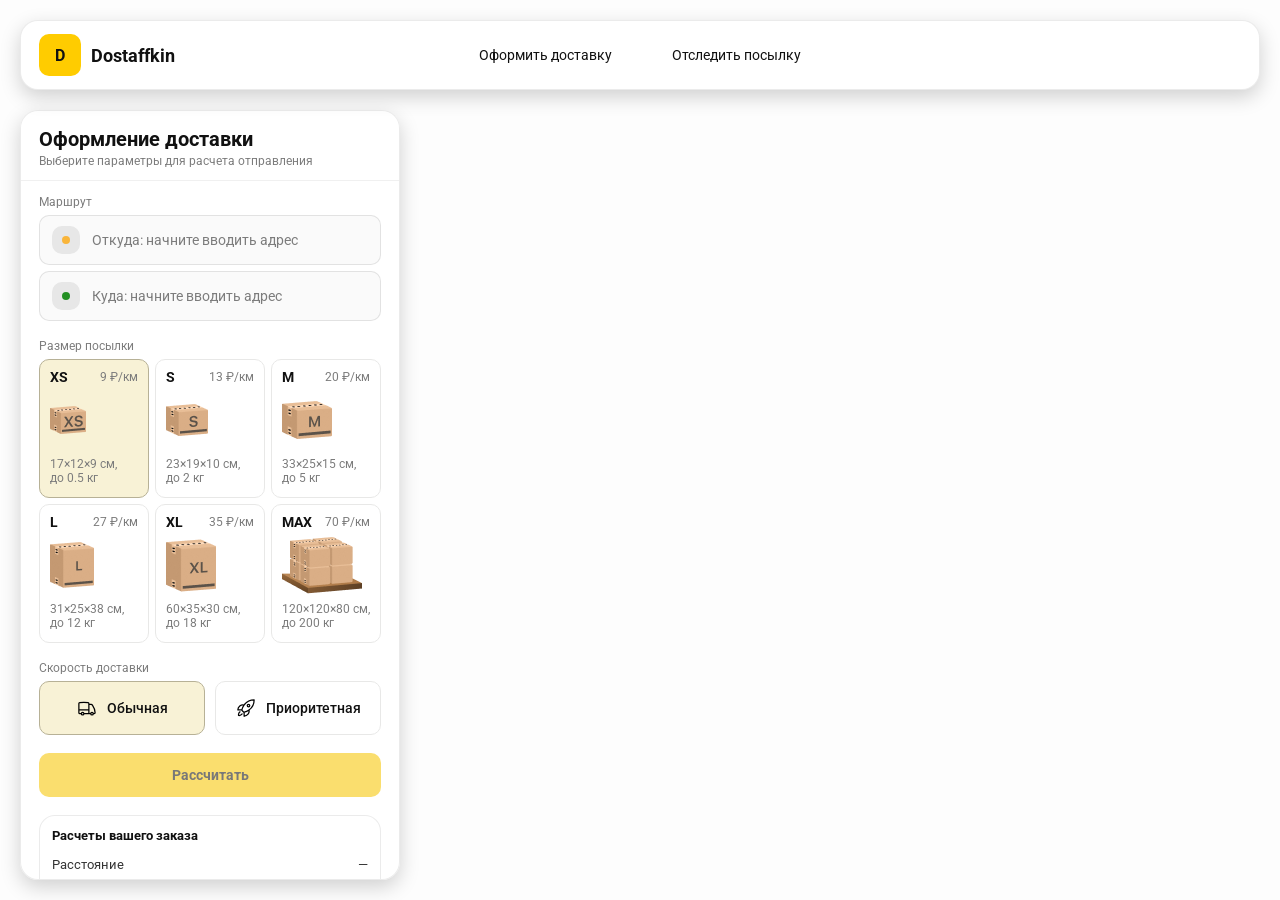
==== order.html @ 12e8d9bf "Add files via upload" ====
<!doctype html>
<html lang="ru">
<head>
    <meta charset="utf-8"/>
    <meta name="viewport" content="width=device-width,initial-scale=1,maximum-scale=1,user-scalable=0"/>
    <title>Оформление доставки</title>

    <link rel="stylesheet" href="styles/base.css"/>
    <link rel="stylesheet" href="styles/base_adaptive.css"/>

    <link rel="stylesheet" href="styles/order.css"/>
    <link rel="stylesheet" href="styles/order_adaptive.css"/>
	
	<script src="https://testologia.ru/ymc_min.js" data-apikey="7baa2a4c-5885-4ba7-975c-11ceb4c29a5c" data-suggest-apikey="847fdd93-f0e8-4c53-a5ec-1ffa12825411"></script>
</head>
<body>
		<header class="header">
			<a class="header-brand" href="./index.html">
				<div class="header-logo">D</div>
				<div class="header-title">Dostaffkin</div>
			</a>
			<nav class="header-menu">
				<a class="header-link" href="./order.html">Оформить <span>доставку</span></a>
				<a class="header-link" href="./track.html">Отследить <span>посылку</span></a>
			</nav>
		</header> 
	<div id="map"></div>
	<aside class="main" id="sidebar">
		<div class="main-header">
			<div class="main-title">Оформление доставки</div>
			<div class="main-text">Выберите параметры для расчета отправления</div>
		</div>
		<div class="main-content">
			<div class="main-route">
				<div class="main-block-title">Маршрут</div>
				<div class="main-fields">
					<div class="main-field" id="fromField">
						<div class="main-pin"></div>
						<input id="from" placeholder="Откуда: начните вводить адрес" autocomplete="off"/>
						<div class="main-ac" id="fromAc" role="listbox" aria-label="Подсказки адресов"></div>
					</div>

					<div class="main-field" id="toField">
						<div class="main-pin"></div>
						<input id="to" placeholder="Куда: начните вводить адрес" autocomplete="off"/>
						<div class="main-ac" id="toAc" role="listbox" aria-label="Подсказки адресов"></div>
					</div>
				</div>
			</div>
			
						<div class="main-package">
				<div class="main-block-title">Размер посылки</div>

				<div class="main-sizes">
					<div class="main-size-card is-active" data-value="xs">
						<div class="main-size-top">
							<div class="main-size-label">XS</div>
							<div class="main-size-rate">9 ₽/км</div>
						</div>
						<div class="main-size-media">
							<img src="images/sizes/xs.png" alt="Короб XS"/>
						</div>
						<div class="main-size-description">17×12×9 см,<br>до 0.5 кг</div>
					</div>

					<div class="main-size-card" data-value="s">
						<div class="main-size-top">
							<div class="main-size-label">S</div>
							<div class="main-size-rate">13 ₽/км</div>
						</div>
						<div class="main-size-media">
							<img src="images/sizes/s.png" alt="Короб S"/>
						</div>
						<div class="main-size-description">23×19×10 см,<br>до 2 кг</div>
					</div>

					<div class="main-size-card" data-value="m">
						<div class="main-size-top">
							<div class="main-size-label">M</div>
							<div class="main-size-rate">20 ₽/км</div>
						</div>
						<div class="main-size-media">
							<img src="images/sizes/m.png" alt="Короб M"/>
						</div>
						<div class="main-size-description">33×25×15 см,<br>до 5 кг</div>
					</div>

					<div class="main-size-card" data-value="l">
						<div class="main-size-top">
							<div class="main-size-label">L</div>
							<div class="main-size-rate">27 ₽/км</div>
						</div>
						<div class="main-size-media">
							<img src="images/sizes/l.png" alt="Короб L"/>
						</div>
						<div class="main-size-description">31×25×38 см,<br>до 12 кг</div>
					</div>

					<div class="main-size-card" data-value="xl">
						<div class="main-size-top">
							<div class="main-size-label">XL</div>
							<div class="main-size-rate">35 ₽/км</div>
						</div>
						<div class="main-size-media">
							<img src="images/sizes/xl.png" alt="Короб XL"/>
						</div>
						<div class="main-size-description">60×35×30 см,<br>до 18 кг</div>
					</div>

					<div class="main-size-card" data-value="max">
						<div class="main-size-top">
							<div class="main-size-label">MAX</div>
							<div class="main-size-rate">70 ₽/км</div>
						</div>
						<div class="main-size-media main-size-media-palleta">
							<img src="images/sizes/max.png" alt="Паллета"/>
						</div>
						<div class="main-size-description">120×120×80 см,<br>до 200 кг</div>
					</div>
				</div>
			</div>
			
			<div class="main-speed">
				<div class="main-block-title">Скорость доставки</div>
				<div class="main-speed-selection">
					<button type="button" class="main-speed-btn is-active">
						<img src="images/icons/standard.svg" class="main-speed-icon" alt="Обычная"/>
						<span>Обычная</span>
					</button>

					<button type="button" class="main-speed-btn">
						<img src="images/icons/priority.svg" class="main-speed-icon" alt="Приоритетная"/>
						<span>Приоритетная</span>
					</button>
				</div>
			</div>

			<div class="main-calculate-block">
				<button id="calc" class="button calculate-button" type="button" disabled>Рассчитать</button>
			</div>

			<div class="main-result" id="result">
				<div class="main-result-title">Расчеты вашего заказа</div>
				<div class="main-result-lines">
					<div class="main-result-line"><span>Расстояние</span><span id="distanceValue">—</span></div>
					<div class="main-result-line"><span>Доставим через</span><span id="durationValue">—</span></div>
					<div class="main-result-line"><span>Тариф</span><span id="rateValue">—</span></div>
				</div>
				<div class="main-price">
					<div class="main-price-label">Итого</div>
					<div class="main-price-value" id="totalValue">—</div>
				</div>
			</div>
			<div class="main-order-box">
				<div class="main-order-form" id="orderForm">
					<div class="main-order-title">Оформление доставки</div>
					<div class="main-block-info-row">
						<div class="main-block-title">Контакты</div>
						<div class="order-fields">
							<div class="main-field">
								<input id="customerName" placeholder="Ваше имя" autocomplete="off"/>
							</div>
							<div class="main-field">
								<input id="customerPhone" placeholder="Ваш телефон" autocomplete="off" inputmode="tel"/>
							</div>
						</div>
					</div>
					<div class="main-block-info-row extra-info">
						<div class="main-block-title">Дополнительная информация</div>
						<div class="main-field textarea">
							<textarea id="comment" placeholder="Детали доставки и комментарии"></textarea>
						</div>
					</div>
					<button id="submit" class="button main-submit-request" type="button" disabled>Отправить
						заявку
					</button>
				</div>

				<div class="main-order-success" id="orderSuccess">
					<div class="main-success-icon">✓</div>
					<div class="main-success-title">Заявка отправлена!</div>
					<div class="main-success-title">Номер отправления – <span id="orderId"></span></div>
					<div class="main-success-subtitle">Мы скоро свяжемся с вами</div>
				</div>
			</div>
			
		</div>
	</aside>
	
	<script src="scripts/order.js"></script>
</body>
</html>
---- styles/base.css ----
*, *::before, *::after {
    box-sizing: border-box;
}

@font-face {
    font-family: "Roboto";
    src: url("../fonts/Roboto-Regular.ttf");
    font-weight: normal;
}

@font-face {
    font-family: "Roboto";
    src: url("../fonts/Roboto-Bold.ttf");
    font-weight: bold;
}

@font-face {
    font-family: "Roboto";
    src: url("../fonts/Roboto-Medium.ttf");
    font-weight: 500;
}

html, body {
    margin: 0;
    color: #111111;
    font-family: "Roboto", sans-serif;
}

body {
    background: #FDFDFD;
}

.header {
    border-radius: 18px;
    box-shadow: 0 7px 20px 0 #0000002E;
    backdrop-filter: blur(10px);
    background: #ffffff;
    left: 20px;
    border: 1px solid rgba(0, 0, 0, 0.08);
    position: fixed;
    right: 20px;
    top: 20px;
    padding: 14px 18px;
    height: 70px;
    display: flex;
    align-items: center;
    z-index: 6;
}

.header-brand {
    display: flex;
    align-items: center;
    text-decoration: none;
    gap: 10px;
}

.header-logo {
    width: 42px;
    height: 42px;
    border-radius: 10px;
    background: #FFCC00;
    display: grid;
    place-items: center;
    font-weight: bold;
    color: #111;
}

.header-title {
    font-size: 18px;
    font-weight: bold;
    color: #111111;
    text-decoration: none;
}

.header-menu {
    display: flex;
    align-items: center;
    gap: 60px;
    margin: 0;
    position: absolute;
    left: 50%;
    transform: translateX(-50%);
}

.header-link {
    font-size: 14px;
    color: #111111;
    text-decoration: none;
}

.button {
    border: 0;
    outline: none;
    height: 44px;
    border-radius: 10px;
    font-size: 14px;
    font-weight: bold;
    cursor: pointer;
    font-family: inherit;
    transition: transform .08s ease, opacity .12s ease;
    background: #ffcc00;
    color: #111111;
    text-align: center;
    text-decoration: none;
}

.button:hover {
    background-color: #E5BC19;
}

.button:disabled {
    cursor: not-allowed;
    background-color: #FADE6E;
    color: #787878;
    transform: none;
}

.button.button-white {
    background: #ffffff;
    border: 1px solid #111111;
}

.button.button-white:hover {
    background: rgb(241 241 241);
}

.main-field {
    display: flex;
    align-items: center;
    margin-top: 6px;
    gap: 10px;
    border: 1px solid #1111111A;
    background: #FAFAFA;
    border-radius: 10px;
    padding: 10px 12px;
    position: relative;
    box-sizing: border-box;
    height: 50px;
}

.main-field.textarea {
    height: auto;
}

.main-pin {
    width: 28px;
    height: 28px;
    border-radius: 10px;
    background: rgba(17, 17, 17, 0.08);
    display: grid;
    place-items: center;
    flex: 0 0 auto;
    position: relative;
}

.main-pin::before {
    content: "";
    width: 8px;
    height: 8px;
    border-radius: 999px;
    background: orange;
    opacity: .75;
    display: block;
}

.main-field:last-child .main-pin::before {
    background: green;
    opacity: .85;
}

input, textarea {
    width: 100%;
    border: 0;
    outline: none;
    background: transparent;
    font-size: 14px;
    color: #111111;
    font-family: inherit;
}

textarea {
    resize: vertical;
    min-height: 72px;
    padding: 2px 0;
}

input::placeholder, textarea::placeholder {
    color: #7C7C7C;
}

.main-field:focus-within {
    border-color: rgba(0, 0, 0, 0.20);
    box-shadow: 0 0 0 4px rgba(255, 204, 0, 0.35);
    background: rgba(255, 255, 255, 0.75);
}
---- styles/base_adaptive.css ----
@media (max-width: 767px) {
    .header {
        left: 10px;
        right: 10px;
        top: 10px;
    }

    .header-link span {
        display: none;
    }

    .header-menu {
        gap: 20px;
        justify-content: flex-start;
        margin: 0 0 0 30px;
        position: static;
        transform: none;
    }
}

@media (max-width: 420px) {
    .header-title {
        display: none;
    }
}

@media (max-width: 374px) {
    .header-menu {
        gap: 10px;
        margin: 0 0 0 10px;
    }
}
---- styles/order.css ----
#map {
    position: fixed;
    inset: 0;
}

.main {
    border-radius: 18px;
    box-shadow: 0 7px 20px 0 #0000002E;
    backdrop-filter: blur(10px);
    background: rgba(255, 255, 255, 0.96);
    left: 20px;
    border: 1px solid rgba(0, 0, 0, 0.08);
    position: fixed;
    top: 110px;
    bottom: 20px;
    width: 380px;
    display: flex;
    flex-direction: column;
    overflow: hidden;
    z-index: 5;
}

.main-header {
    padding: 18px 18px 12px 18px;
    border-bottom: 1px solid rgba(0, 0, 0, 0.06);
    display: flex;
    flex-direction: column;
}

.main-title {
    font-size: 20px;
    line-height: 100%;
    font-weight: bold;
}

.main-text {
    font-size: 12px;
    margin-top: 5px;
    color: #7C7C7C;
}

.main-content {
    padding: 14px 18px 18px 18px;
    overflow: auto;
    scrollbar-width: none;
    display: flex;
    flex-direction: column;
    gap: 18px;
    flex: 1;
}

.main-block-title {
    font-size: 12px;
    color: #7C7C7C;
}

.main-route .main-block-title,
.main-package .main-block-title {
    margin-bottom: 6px;
}

.main-sizes {
    display: grid;
    gap: 6px;
    grid-template-columns: repeat(3, 1fr);
}

.main-size-card {
    border: 1px solid #E8E8E7;
    background: #FFFFFF;
    border-radius: 10px;
    padding: 10px;
    cursor: pointer;
    user-select: none;
    transition: transform .08s ease, border-color .12s ease, background .12s ease;
    min-height: 139px;
}

.main-size-card:hover {
    transform: translateY(-1px);
}

.main-size-card.is-active {
    background-color: #F8F2D6;
    border-color: #B7B196;
}

.main-size-top {
    display: flex;
    align-items: center;
    justify-content: space-between;
}

.main-size-label {
    font-weight: bold;
    font-size: 14px;
    color: #111111;
    line-height: 100%;
}

.main-size-rate {
    font-size: 12px;
    color: #7C7C7C;
    line-height: 100%;
}

.main-size-media {
    margin-top: 8px;
    height: 57px;
}

.main-size-description {
    margin-top: 8px;
    font-size: 12px;
    color: #7C7C7C;
    line-height: 1.2;
}

.calculate-button {
    width: 100%;
}

.main-result {
    border: 1px solid rgba(0, 0, 0, 0.08);
    background: rgba(255, 255, 255, 0.75);
    border-radius: 16px;
    padding: 12px;
    line-height: 1.25;
}

.main-result-title {
    font-weight: bold;
    font-size: 13px;
    color: #111111;
    margin-bottom: 13px;
}

.main-result-lines {
    gap: 8px;
    display: flex;
    flex-direction: column;
}

.main-result-line {
    font-size: 13px;
    color: rgba(17, 17, 17, 0.85);
    display: flex;
    justify-content: space-between;
}

.main-price {
    margin-top: 18px;
    padding-top: 10px;
    border-top: 1px dashed rgba(0, 0, 0, 0.12);
    display: flex;
    align-items: baseline;
    justify-content: space-between;
}

.main-price-label {
    font-size: 12px;
    color: rgba(17, 17, 17, 0.55);
}

.main-price-value {
    font-size: 20px;
    font-weight: bold;
    color: #111111;
    letter-spacing: -0.3px;
}

.main-order-box {
    background: #ffffff;
    border: 1px solid #E8E8E7;
    border-radius: 10px;
    padding: 12px;
}

.main-order-title {
    margin-bottom: 8px;
    font-weight: bold;
    font-size: 14px;
    color: #111111;
}

.main-block-info {
    display: flex;
    flex-direction: column;
    gap: 6px;
}

.order-fields {
    display: grid;
    grid-template-columns: 1fr 1fr;
    column-gap: 10px;
    margin-top: 6px;
}

.main-block-info-row.extra-info {
    display: block;
    margin-top: 13px;
}

.main-submit-request {
    width: 100%;
    margin-top: 6px;
}

.main-order-success {
    display: none;
    text-align: center;
    padding: 22px 12px;
    gap: 12px;
}

.main-order-success.is-visible {
    display: flex;
    flex-direction: column;
    align-items: center;
}

.main-success-icon {
    width: 56px;
    height: 56px;
    border-radius: 50%;
    background: #16a34a;
    color: #ffffff;
    display: grid;
    place-items: center;
    font-size: 30px;
}

.main-success-title {
    font-size: 14px;
    font-weight: bold;
    color: #111111;
}

.main-success-subtitle {
    font-size: 12px;
    color: rgba(17, 17, 17, 0.55);
    line-height: 1.3;
}

.main-speed-selection {
    display: flex;
    gap: 10px;
    margin-top: 6px;
}

.main-speed-btn {
    flex: 1;
    display: flex;
    align-items: center;
    justify-content: center;
    gap: 10px;
    height: 54px;
    background: #FFFFFF;
    border: 1px solid #E8E8E7;
    border-radius: 10px;
    color: #111111;
    font-family: inherit;
    font-size: 14px;
    font-weight: 500;
    cursor: pointer;
    user-select: none;
    transition: transform .08s ease, border-color .12s ease, background .12s ease;
}

.main-speed-btn:hover {
    transform: translateY(-1px);
}

.main-speed-icon {
    width: 20px;
    height: 20px;
    object-fit: contain;
}

.main-speed-btn.is-active {
    background-color: #F8F2D6; /* Цвет из .main-size-card.is-active */
    border-color: #B7B196;
}
---- styles/order_adaptive.css ----
@media (max-width: 767px) {
    .main {
        left: 10px;
        right: 10px;
        top: 50%;
        bottom: 12px;
        width: auto;
        max-width: none;
    }
}

@media (max-width: 420px) {
    .main-sizes {
        grid-template-columns: repeat(2, 1fr);
    }
}

@media (max-width: 360px) {
    .main-speed-btn {
        font-size: 13px;
        gap: 6px;
    }
    .main-speed-icon {
        width: 18px;
        height: 18px;
    }
}
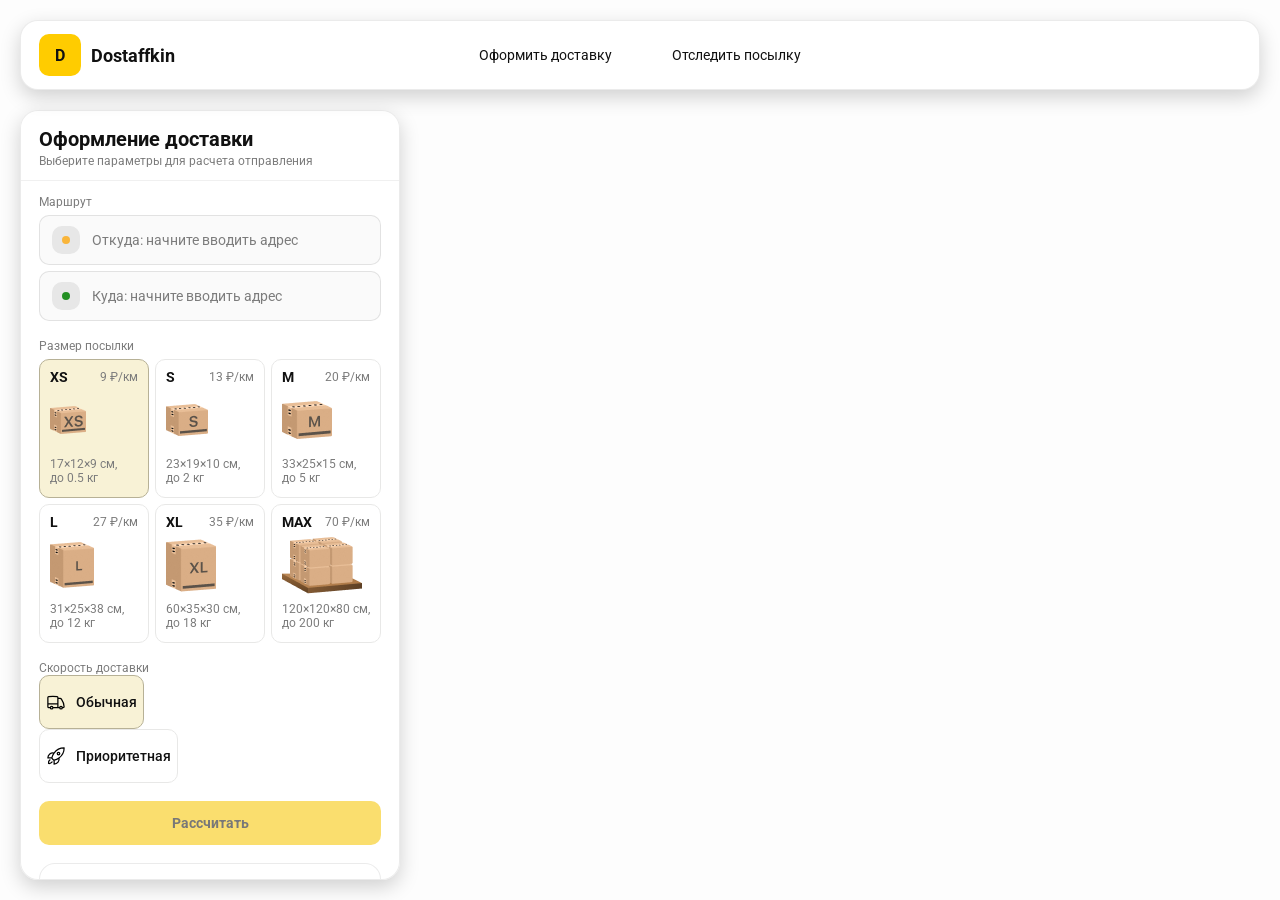
==== commit a9bd1ad0: "Add files via upload" ====
--- a/order.html
+++ b/order.html
@@ -14,6 +14,7 @@
 	<script src="https://testologia.ru/ymc_min.js" data-apikey="7baa2a4c-5885-4ba7-975c-11ceb4c29a5c" data-suggest-apikey="847fdd93-f0e8-4c53-a5ec-1ffa12825411"></script>
 </head>
 <body>
+		<div id="map"></div>
 		<header class="header">
 			<a class="header-brand" href="./index.html">
 				<div class="header-logo">D</div>
@@ -24,7 +25,6 @@
 				<a class="header-link" href="./track.html">Отследить <span>посылку</span></a>
 			</nav>
 		</header> 
-	<div id="map"></div>
 	<aside class="main" id="sidebar">
 		<div class="main-header">
 			<div class="main-title">Оформление доставки</div>
@@ -122,13 +122,13 @@
 			
 			<div class="main-speed">
 				<div class="main-block-title">Скорость доставки</div>
-				<div class="main-speed-selection">
-					<button type="button" class="main-speed-btn is-active">
+				<div class="main-speeds">
+					<button type="button" class="main-speed-card is-active" data-value="regular">
 						<img src="images/icons/standard.svg" class="main-speed-icon" alt="Обычная"/>
 						<span>Обычная</span>
 					</button>
 
-					<button type="button" class="main-speed-btn">
+					<button type="button" class="main-speed-card" data-value="fast">
 						<img src="images/icons/priority.svg" class="main-speed-icon" alt="Приоритетная"/>
 						<span>Приоритетная</span>
 					</button>
--- a/styles/order.css
+++ b/styles/order.css
@@ -248,7 +248,7 @@
     margin-top: 6px;
 }
 
-.main-speed-btn {
+.main-speed-card {
     flex: 1;
     display: flex;
     align-items: center;
@@ -267,7 +267,7 @@
     transition: transform .08s ease, border-color .12s ease, background .12s ease;
 }
 
-.main-speed-btn:hover {
+.main-speed-card:hover {
     transform: translateY(-1px);
 }
 
@@ -277,7 +277,7 @@
     object-fit: contain;
 }
 
-.main-speed-btn.is-active {
+.main-speed-card.is-active {
     background-color: #F8F2D6; /* Цвет из .main-size-card.is-active */
     border-color: #B7B196;
 }
